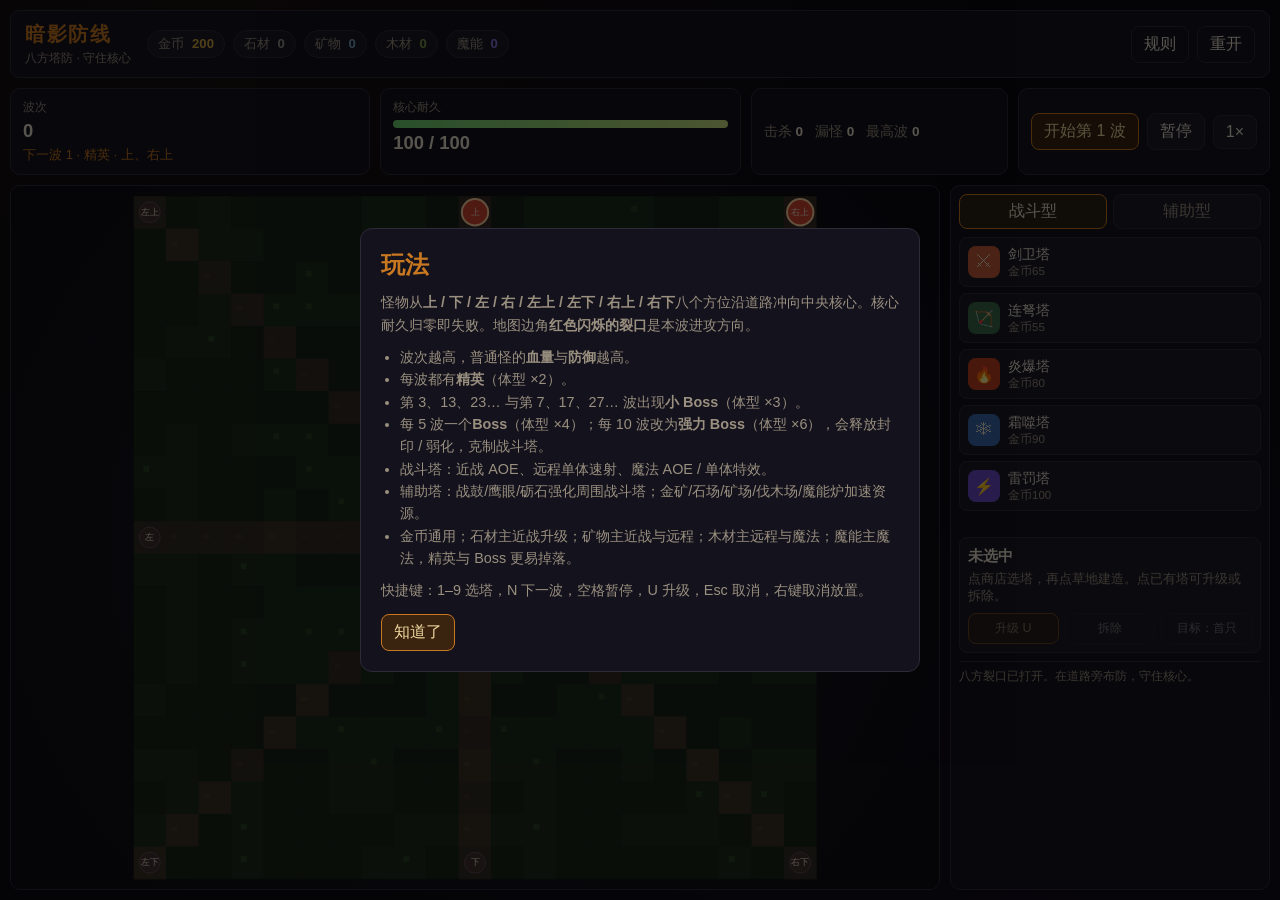
==== games/塔防/index.html @ 0428c1c0 "Move the tower defense game into games/塔防. The idle RPG stays at the repo root. GitHub Pages now pub" ====
<!DOCTYPE html>
<html lang="zh-CN">
<head>
  <meta charset="UTF-8">
  <meta name="viewport" content="width=device-width, initial-scale=1, viewport-fit=cover">
  <meta name="theme-color" content="#0a0a10">
  <title>暗影防线 · 八方塔防</title>
  <link rel="stylesheet" href="css/style.css">
</head>
<body>
  <div class="app">
    <header class="top">
      <div class="brand">
        <h1>暗影防线</h1>
        <span>八方塔防 · 守住核心</span>
      </div>
      <div class="res-bar" aria-label="资源">
        <span class="pill gold">金币 <b id="res-gold">0</b></span>
        <span class="pill stone">石材 <b id="res-stone">0</b></span>
        <span class="pill mineral">矿物 <b id="res-mineral">0</b></span>
        <span class="pill wood">木材 <b id="res-wood">0</b></span>
        <span class="pill mana">魔能 <b id="res-mana">0</b></span>
      </div>
      <div class="top-actions">
        <button type="button" id="btn-help" class="btn ghost">规则</button>
        <button type="button" id="btn-restart" class="btn ghost">重开</button>
      </div>
    </header>

    <section class="status">
      <div class="stat">
        <span>波次</span>
        <strong id="wave-num">0</strong>
        <em id="wave-next">下一波 1 · 精英 · 2 路</em>
      </div>
      <div class="stat core">
        <span>核心耐久</span>
        <div class="bar"><i id="core-bar"></i></div>
        <strong id="core-hp">100 / 100</strong>
      </div>
      <div class="stat nums">
        <span>击杀 <b id="stat-kills">0</b></span>
        <span>漏怪 <b id="stat-leaked">0</b></span>
        <span>最高波 <b id="stat-best">0</b></span>
      </div>
      <div class="stat controls">
        <button type="button" id="btn-wave" class="btn primary">开始第 1 波</button>
        <button type="button" id="btn-pause" class="btn">暂停</button>
        <button type="button" id="btn-speed" class="btn">1×</button>
        <div id="prepare" class="prepare" hidden></div>
      </div>
    </section>

    <main class="stage">
      <canvas id="field" class="field" width="720" height="720"></canvas>
      <div id="build-hint" class="build-hint" hidden></div>
    </main>

    <aside class="side">
      <div class="shop-tabs">
        <button type="button" class="shop-tab on" data-tab="combat">战斗型</button>
        <button type="button" class="shop-tab" data-tab="support">辅助型</button>
      </div>
      <div id="shop-list" class="shop-list" data-tab="combat">
        <div id="shop-combat" class="shop-pane"></div>
        <div id="shop-support" class="shop-pane"></div>
      </div>
      <div class="detail-wrap">
        <div id="tower-detail" class="detail"></div>
        <div class="detail-actions">
          <button type="button" id="btn-upgrade" class="btn primary" disabled>升级 U</button>
          <button type="button" id="btn-sell" class="btn" disabled>拆除</button>
          <button type="button" id="btn-target" class="btn" disabled>目标：首只</button>
        </div>
      </div>
      <div id="combat-log" class="log" aria-label="战报"></div>
    </aside>
  </div>

  <div id="help-overlay" class="overlay">
    <div class="sheet">
      <h2>玩法</h2>
      <p>怪物从<strong>上 / 下 / 左 / 右 / 左上 / 左下 / 右上 / 右下</strong>八个方位沿道路冲向中央核心。核心耐久归零即失败。地图边角<strong>红色闪烁的裂口</strong>是本波进攻方向。</p>
      <ul>
        <li>波次越高，普通怪的<strong>血量</strong>与<strong>防御</strong>越高。</li>
        <li>每波都有<strong>精英</strong>（体型 ×2）。</li>
        <li>第 3、13、23… 与第 7、17、27… 波出现<strong>小 Boss</strong>（体型 ×3）。</li>
        <li>每 5 波一个<strong>Boss</strong>（体型 ×4）；每 10 波改为<strong>强力 Boss</strong>（体型 ×6），会释放封印 / 弱化，克制战斗塔。</li>
        <li>战斗塔：近战 AOE、远程单体速射、魔法 AOE / 单体特效。</li>
        <li>辅助塔：战鼓/鹰眼/砺石强化周围战斗塔；金矿/石场/矿场/伐木场/魔能炉加速资源。</li>
        <li>金币通用；石材主近战升级；矿物主近战与远程；木材主远程与魔法；魔能主魔法，精英与 Boss 更易掉落。</li>
      </ul>
      <p class="dim">快捷键：1–9 选塔，N 下一波，空格暂停，U 升级，Esc 取消，右键取消放置。</p>
      <button type="button" id="help-close" class="btn primary">知道了</button>
    </div>
  </div>

  <div id="go-overlay" class="overlay">
    <div class="sheet">
      <h2>核心碎裂</h2>
      <p id="go-text"></p>
      <button type="button" id="go-restart" class="btn primary">再守一次</button>
    </div>
  </div>

  <script src="js/data.js"></script>
  <script src="js/game.js"></script>
  <script src="js/render.js"></script>
  <script src="js/ui.js"></script>
  <script src="js/main.js"></script>
</body>
</html>
---- games/塔防/css/style.css ----
:root {
  --bg: #0a0a10;
  --panel: #14121c;
  --panel-2: #1c1a26;
  --line: #2e2a3a;
  --text: #e8e0d0;
  --dim: #9a9080;
  --accent: #c87820;
  --gold: #d4a843;
  --stone: #9a968c;
  --mineral: #7aa0c4;
  --wood: #7a9a4a;
  --mana: #8a74e0;
  --danger: #c05050;
}

* { box-sizing: border-box; margin: 0; padding: 0; }
html, body { height: 100%; }
body {
  font-family: "Segoe UI", "PingFang SC", "Noto Sans SC", "Microsoft YaHei", sans-serif;
  background:
    radial-gradient(ellipse at 20% 0%, rgba(90, 40, 20, 0.18), transparent 50%),
    radial-gradient(ellipse at 80% 100%, rgba(60, 30, 90, 0.16), transparent 50%),
    var(--bg);
  color: var(--text);
}
button { font: inherit; cursor: pointer; }
.app {
  height: 100%;
  display: grid;
  grid-template-columns: 1fr 320px;
  grid-template-rows: auto auto 1fr;
  gap: 10px;
  padding: 10px;
  max-width: 1400px;
  margin: 0 auto;
}
.top {
  grid-column: 1 / -1;
  display: flex;
  align-items: center;
  gap: 16px;
  background: var(--panel);
  border: 1px solid var(--line);
  border-radius: 10px;
  padding: 10px 14px;
}
.brand h1 {
  font-size: 1.25rem;
  color: var(--accent);
  letter-spacing: 0.08em;
}
.brand span { color: var(--dim); font-size: 0.78rem; }
.res-bar { display: flex; flex-wrap: wrap; gap: 8px; flex: 1; }
.pill {
  background: var(--panel-2);
  border: 1px solid var(--line);
  border-radius: 999px;
  padding: 4px 10px;
  font-size: 0.82rem;
  color: var(--dim);
}
.pill b { color: var(--text); margin-left: 4px; }
.pill.gold b { color: var(--gold); }
.pill.stone b { color: var(--stone); }
.pill.mineral b { color: var(--mineral); }
.pill.wood b { color: var(--wood); }
.pill.mana b { color: var(--mana); }
.top-actions { display: flex; gap: 8px; }
.status {
  grid-column: 1 / -1;
  display: grid;
  grid-template-columns: 1.4fr 1.4fr 1fr auto;
  gap: 10px;
}
.stat {
  background: var(--panel);
  border: 1px solid var(--line);
  border-radius: 10px;
  padding: 10px 12px;
  display: flex;
  flex-direction: column;
  gap: 4px;
  min-width: 0;
}
.stat > span { color: var(--dim); font-size: 0.75rem; }
.stat strong { font-size: 1.15rem; }
.stat em { color: var(--accent); font-style: normal; font-size: 0.82rem; }
.stat.nums { flex-direction: row; flex-wrap: wrap; align-items: center; gap: 12px; }
.stat.nums span { color: var(--dim); font-size: 0.85rem; }
.stat.nums b { color: var(--text); }
.bar {
  height: 8px;
  background: #2a1820;
  border-radius: 99px;
  overflow: hidden;
}
.bar i {
  display: block;
  height: 100%;
  width: 100%;
  background: linear-gradient(90deg, #6ad070, #c8e080);
}
.stat.controls { flex-direction: row; flex-wrap: wrap; align-items: center; gap: 8px; }
.prepare { width: 100%; color: var(--gold); font-size: 0.78rem; }
.btn {
  background: var(--panel-2);
  color: var(--text);
  border: 1px solid var(--line);
  border-radius: 8px;
  padding: 7px 12px;
}
.btn:hover { border-color: var(--accent); }
.btn:disabled { opacity: 0.45; cursor: default; }
.btn.primary { background: #3a2410; border-color: var(--accent); color: #f0d8a0; }
.btn.ghost { background: transparent; }
.stage {
  position: relative;
  background: var(--panel);
  border: 1px solid var(--line);
  border-radius: 10px;
  min-height: 0;
  overflow: hidden;
}
.field {
  width: 100%;
  height: 100%;
  display: block;
  cursor: crosshair;
  touch-action: none;
}
.build-hint {
  position: absolute;
  left: 12px;
  bottom: 12px;
  background: rgba(10, 8, 16, 0.82);
  border: 1px solid var(--line);
  border-radius: 8px;
  padding: 6px 10px;
  font-size: 0.8rem;
  max-width: 70%;
}
.side {
  display: flex;
  flex-direction: column;
  gap: 8px;
  min-height: 0;
  background: var(--panel);
  border: 1px solid var(--line);
  border-radius: 10px;
  padding: 8px;
}
.shop-tabs { display: flex; gap: 6px; }
.shop-tab {
  flex: 1;
  background: var(--panel-2);
  color: var(--dim);
  border: 1px solid var(--line);
  border-radius: 8px;
  padding: 6px;
}
.shop-tab.on { color: var(--text); border-color: var(--accent); background: #2a2014; }
.shop-list { overflow: auto; flex: 1.1; min-height: 120px; }
.shop-list[data-tab="combat"] #shop-support,
.shop-list[data-tab="support"] #shop-combat { display: none; }
.shop-pane { display: flex; flex-direction: column; gap: 6px; }
.shop-card {
  display: flex;
  gap: 8px;
  align-items: center;
  text-align: left;
  background: var(--panel-2);
  border: 1px solid var(--line);
  border-radius: 8px;
  padding: 7px 8px;
  color: var(--text);
}
.shop-card.on { border-color: var(--accent); box-shadow: 0 0 0 1px var(--accent) inset; }
.shop-card.no { opacity: 0.5; }
.sc-icon {
  width: 32px;
  height: 32px;
  border-radius: 8px;
  display: grid;
  place-items: center;
  background: var(--c, #333);
  flex: 0 0 auto;
}
.sc-body { display: flex; flex-direction: column; min-width: 0; }
.sc-name { font-size: 0.9rem; }
.sc-cost { color: var(--dim); font-size: 0.72rem; }
.detail-wrap { background: var(--panel-2); border: 1px solid var(--line); border-radius: 8px; padding: 8px; }
.detail h3 { font-size: 0.95rem; margin-bottom: 4px; }
.detail p { font-size: 0.8rem; color: var(--dim); margin: 3px 0; }
.detail .tags { color: var(--accent); }
.detail .warn { color: #e08090; }
.detail dl { display: grid; grid-template-columns: repeat(3, 1fr); gap: 6px; margin: 8px 0; }
.detail dt { color: var(--dim); font-size: 0.7rem; }
.detail dd { font-size: 0.9rem; }
.detail-actions { display: flex; gap: 6px; flex-wrap: wrap; margin-top: 8px; }
.detail-actions .btn { flex: 1; font-size: 0.78rem; padding: 6px; }
.log {
  flex: 0.8;
  overflow: auto;
  font-size: 0.75rem;
  color: var(--dim);
  line-height: 1.45;
  min-height: 80px;
  border-top: 1px solid var(--line);
  padding-top: 6px;
}
.overlay {
  position: fixed;
  inset: 0;
  background: rgba(0, 0, 0, 0.62);
  display: none;
  place-items: center;
  z-index: 20;
  padding: 20px;
}
.overlay.open { display: grid; }
.sheet {
  background: var(--panel);
  border: 1px solid var(--line);
  border-radius: 12px;
  padding: 20px;
  max-width: 560px;
  width: 100%;
}
.sheet h2 { color: var(--accent); margin-bottom: 10px; }
.sheet p, .sheet li { color: var(--dim); font-size: 0.9rem; line-height: 1.55; }
.sheet ul { padding-left: 1.2em; margin: 10px 0; }
.sheet .btn { margin-top: 12px; }
.dim { color: var(--dim); }

@media (max-width: 980px) {
  .app {
    grid-template-columns: 1fr;
    grid-template-rows: auto auto minmax(360px, 1fr) auto;
    height: auto;
    min-height: 100%;
  }
  .status { grid-template-columns: 1fr 1fr; }
  .side { max-height: none; }
  .stage { height: min(72vw, 560px); }
}
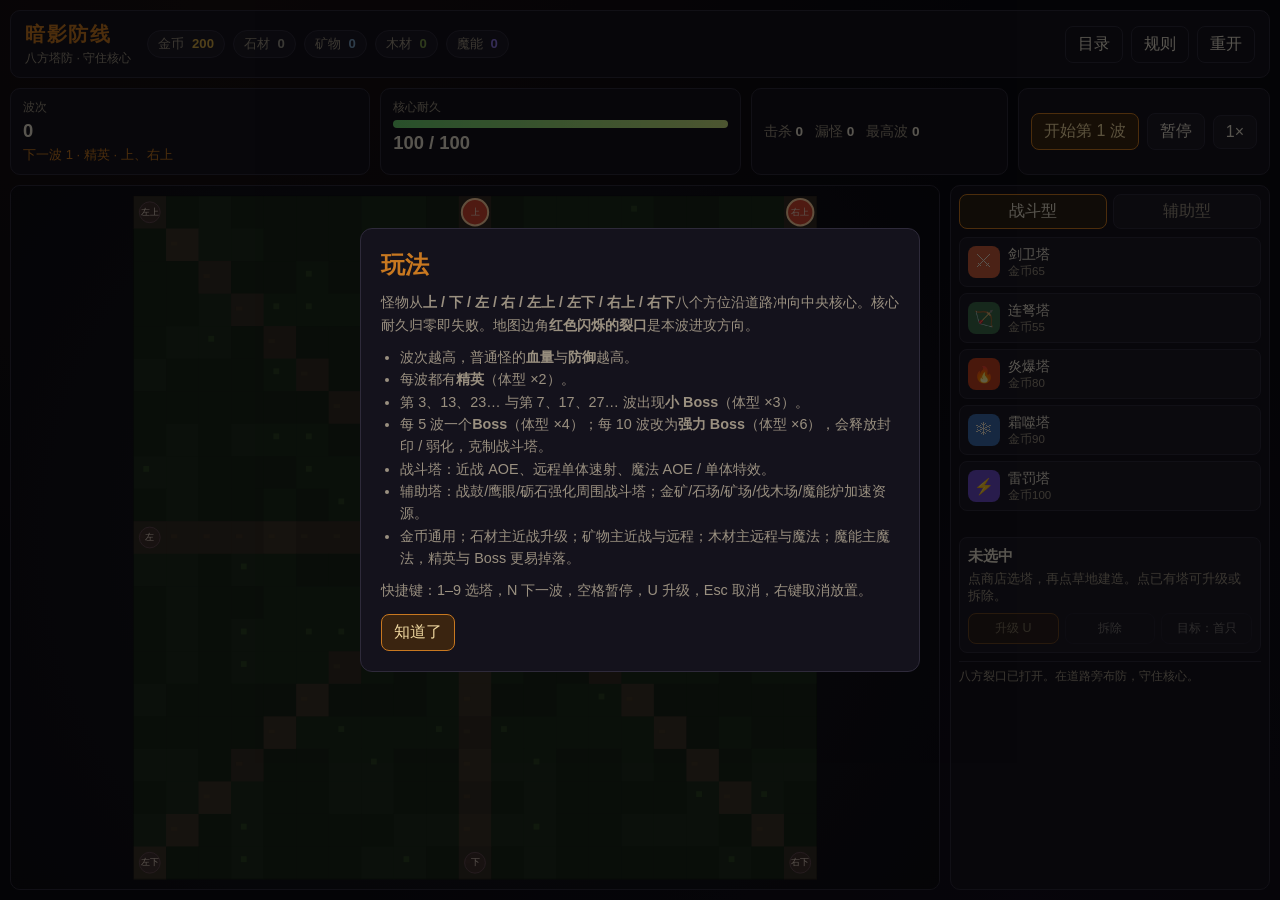
==== commit 24372cbd: "Put both games under games/ and make the repo root a hub. Idle RPG lives at games/放置RPG/; tower defe" ====
--- a/games/塔防/index.html
+++ b/games/塔防/index.html
@@ -22,6 +22,7 @@
         <span class="pill mana">魔能 <b id="res-mana">0</b></span>
       </div>
       <div class="top-actions">
+        <a href="../../" class="btn ghost">目录</a>
         <button type="button" id="btn-help" class="btn ghost">规则</button>
         <button type="button" id="btn-restart" class="btn ghost">重开</button>
       </div>
--- a/games/塔防/css/style.css
+++ b/games/塔防/css/style.css
@@ -109,6 +109,8 @@
   border: 1px solid var(--line);
   border-radius: 8px;
   padding: 7px 12px;
+  text-decoration: none;
+  display: inline-block;
 }
 .btn:hover { border-color: var(--accent); }
 .btn:disabled { opacity: 0.45; cursor: default; }
